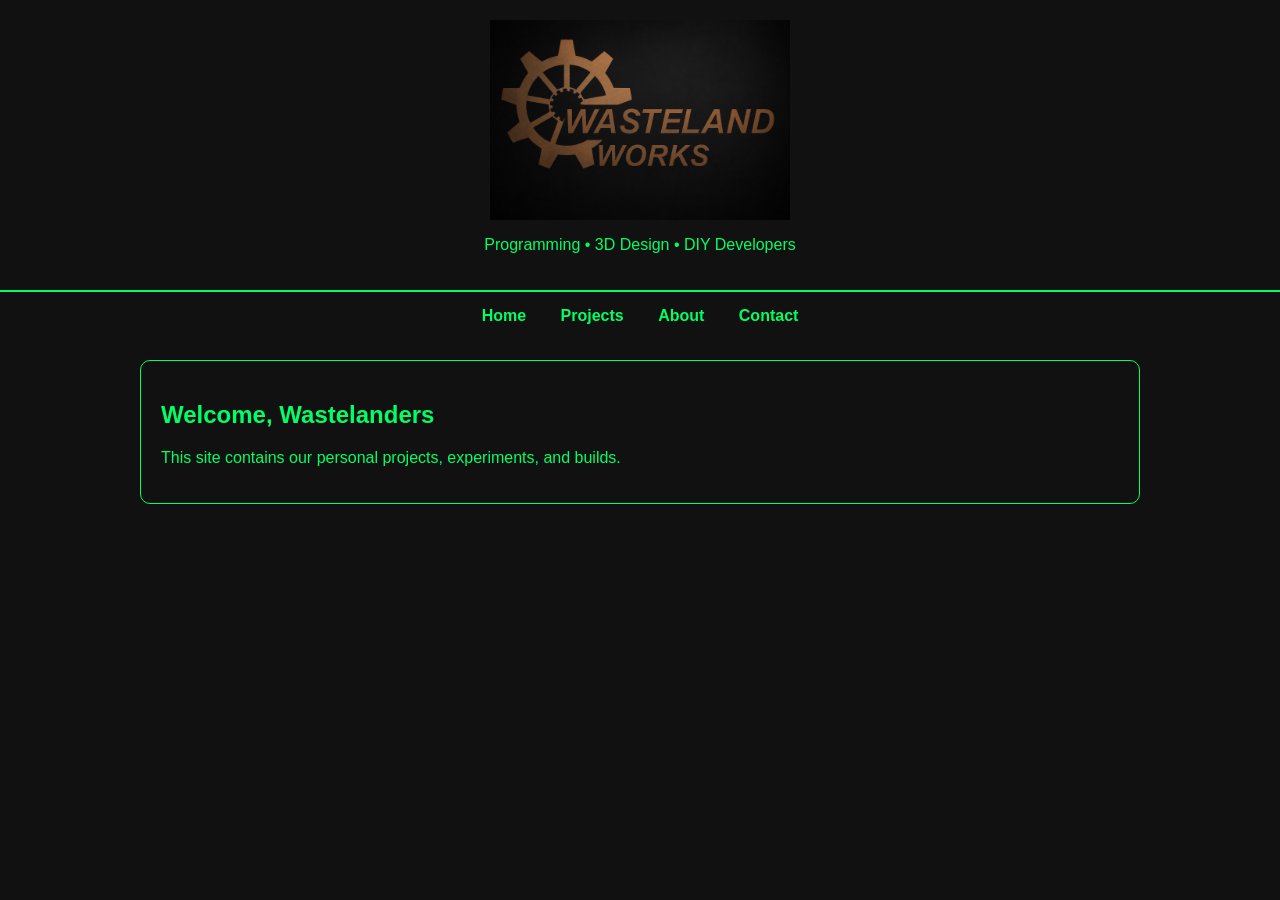
==== index.html @ ea60f842 "Add files via upload First upload" ====
<!DOCTYPE html>
<html>
<head>
    <title>Wasteland Works</title>
    <link rel="stylesheet" href="style.css">
</head>

<body>

    <header>
        <img src="logo.png" alt="Wasteland Works Logo" class="logo">
        <p>Programming • 3D Design • DIY Developers</p>
    </header>

    <nav>
        <a href="index.html">Home</a>
        <a href="projects.html">Projects</a>
        <a href="about.html">About</a>
        <a href="contact.html">Contact</a>
    </nav>

    <main>

        <section class="card">
            <h2>Welcome, Wastelanders</h2>
            <p>
                This site contains our personal projects,
                experiments, and builds.
            </p>
        </section>
    </main>
</body>
</html>
---- style.css ----
body {
    background-color: #111111;
    color: #00ff66;
    font-family: Arial, sans-serif;
    margin: 0;
}

header {
    text-align: center;
    padding: 20px;
    border-bottom: 2px solid #00ff66;
}

nav {
    text-align: center;
    padding: 15px;
}

nav a {
    color: #00ff66;
    text-decoration: none;
    margin: 0 15px;
    font-weight: bold;
}

nav a:hover {
    color: white;
}

main {
    max-width: 1000px;
    margin: auto;
    padding: 20px;
}

.card {
    border: 1px solid #00ff66;
    padding: 20px;
    margin-bottom: 20px;
    border-radius: 10px;
}
.logo {
    width: 300px;
    height: auto;
    display: block;
    margin: 0 auto 15px auto;
}
.card a {
    color: #00ff66;
    text-decoration: none;
}

.card a:hover {
    color: white;
}
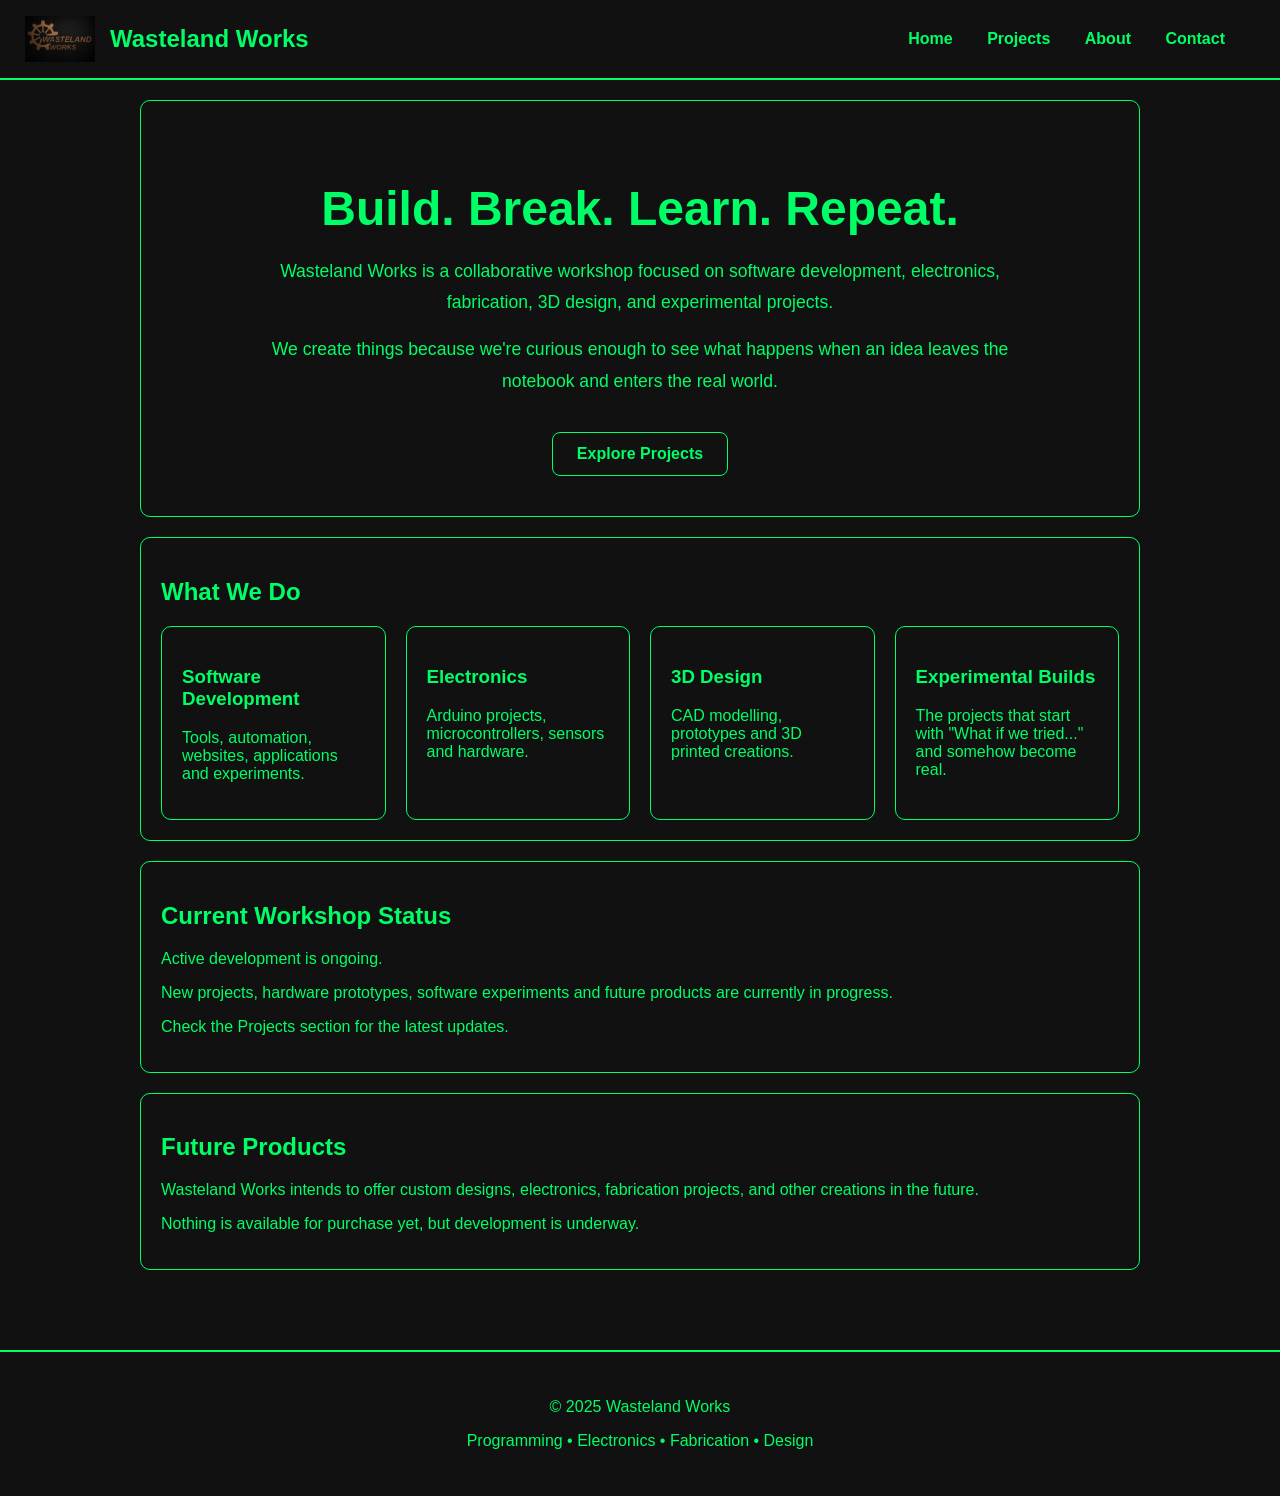
==== commit 6dd3482b: "Update index.html" ====
--- a/index.html
+++ b/index.html
@@ -1,16 +1,130 @@
 <!DOCTYPE html>
-<html>
+<html lang="en">
+
 <head>
+    <meta charset="UTF-8">
+    <meta name="viewport" content="width=device-width, initial-scale=1.0">
     <title>Wasteland Works</title>
+
     <link rel="stylesheet" href="style.css">
+
+    <style>
+
+        .topbar {
+            display: flex;
+            justify-content: space-between;
+            align-items: center;
+            padding: 15px 25px;
+            border-bottom: 2px solid #00ff66;
+        }
+
+        .brand {
+            display: flex;
+            align-items: center;
+            gap: 15px;
+        }
+
+        .logo-small {
+            width: 70px;
+            height: auto;
+        }
+
+        .brand-name {
+            font-size: 1.5rem;
+            font-weight: bold;
+        }
+
+        .hero {
+            text-align: center;
+            padding: 40px 20px;
+        }
+
+        .hero h1 {
+            font-size: 3rem;
+            margin-bottom: 20px;
+        }
+
+        .hero p {
+            max-width: 800px;
+            margin: 15px auto;
+            line-height: 1.8;
+            font-size: 1.1rem;
+        }
+
+        .button {
+            display: inline-block;
+            margin-top: 20px;
+            padding: 12px 24px;
+            border: 1px solid #00ff66;
+            border-radius: 8px;
+            text-decoration: none;
+            color: #00ff66;
+            font-weight: bold;
+        }
+
+        .button:hover {
+            background-color: #00ff66;
+            color: #111111;
+        }
+
+        .features {
+            display: grid;
+            grid-template-columns: repeat(auto-fit, minmax(220px, 1fr));
+            gap: 20px;
+        }
+
+        .feature-card {
+            border: 1px solid #00ff66;
+            padding: 20px;
+            border-radius: 10px;
+        }
+
+        footer {
+            text-align: center;
+            padding: 30px;
+            border-top: 2px solid #00ff66;
+            margin-top: 40px;
+        }
+
+        @media (max-width: 768px) {
+
+            .topbar {
+                flex-direction: column;
+                gap: 15px;
+            }
+
+            nav {
+                display: flex;
+                flex-wrap: wrap;
+                justify-content: center;
+            }
+
+            .hero h1 {
+                font-size: 2rem;
+            }
+
+            .brand-name {
+                text-align: center;
+            }
+        }
+
+    </style>
+
 </head>
 
 <body>
 
-    <header>
-        <img src="logo.png" alt="Wasteland Works Logo" class="logo">
-        <p>Programming • 3D Design • DIY Developers</p>
-    </header>
+<header class="topbar">
+
+    <div class="brand">
+        <img src="logo.png"
+             alt="Wasteland Works Logo"
+             class="logo-small">
+
+        <div class="brand-name">
+            Wasteland Works
+        </div>
+    </div>
 
     <nav>
         <a href="index.html">Home</a>
@@ -19,15 +133,127 @@
         <a href="contact.html">Contact</a>
     </nav>
 
-    <main>
-
-        <section class="card">
-            <h2>Welcome, Wastelanders</h2>
-            <p>
-                This site contains our personal projects,
-                experiments, and builds.
-            </p>
-        </section>
-    </main>
+</header>
+
+<main>
+
+    <section class="hero card">
+
+        <h1>Build. Break. Learn. Repeat.</h1>
+
+        <p>
+            Wasteland Works is a collaborative workshop focused on
+            software development, electronics, fabrication,
+            3D design, and experimental projects.
+        </p>
+
+        <p>
+            We create things because we're curious enough
+            to see what happens when an idea leaves the notebook
+            and enters the real world.
+        </p>
+
+        <a href="projects.html" class="button">
+            Explore Projects
+        </a>
+
+    </section>
+
+    <section class="card">
+
+        <h2>What We Do</h2>
+
+        <div class="features">
+
+            <div class="feature-card">
+                <h3>Software Development</h3>
+                <p>
+                    Tools, automation, websites,
+                    applications and experiments.
+                </p>
+            </div>
+
+            <div class="feature-card">
+                <h3>Electronics</h3>
+                <p>
+                    Arduino projects,
+                    microcontrollers,
+                    sensors and hardware.
+                </p>
+            </div>
+
+            <div class="feature-card">
+                <h3>3D Design</h3>
+                <p>
+                    CAD modelling,
+                    prototypes and
+                    3D printed creations.
+                </p>
+            </div>
+
+            <div class="feature-card">
+                <h3>Experimental Builds</h3>
+                <p>
+                    The projects that start
+                    with "What if we tried..."
+                    and somehow become real.
+                </p>
+            </div>
+
+        </div>
+
+    </section>
+
+    <section class="card">
+
+        <h2>Current Workshop Status</h2>
+
+        <p>
+            Active development is ongoing.
+        </p>
+
+        <p>
+            New projects, hardware prototypes,
+            software experiments and future products
+            are currently in progress.
+        </p>
+
+        <p>
+            Check the Projects section for the latest updates.
+        </p>
+
+    </section>
+
+    <section class="card">
+
+        <h2>Future Products</h2>
+
+        <p>
+            Wasteland Works intends to offer custom designs,
+            electronics, fabrication projects,
+            and other creations in the future.
+        </p>
+
+        <p>
+            Nothing is available for purchase yet,
+            but development is underway.
+        </p>
+
+    </section>
+
+</main>
+
+<footer>
+
+    <p>
+        © 2025 Wasteland Works
+    </p>
+
+    <p>
+        Programming • Electronics • Fabrication • Design
+    </p>
+
+</footer>
+
 </body>
-</html>+</html>
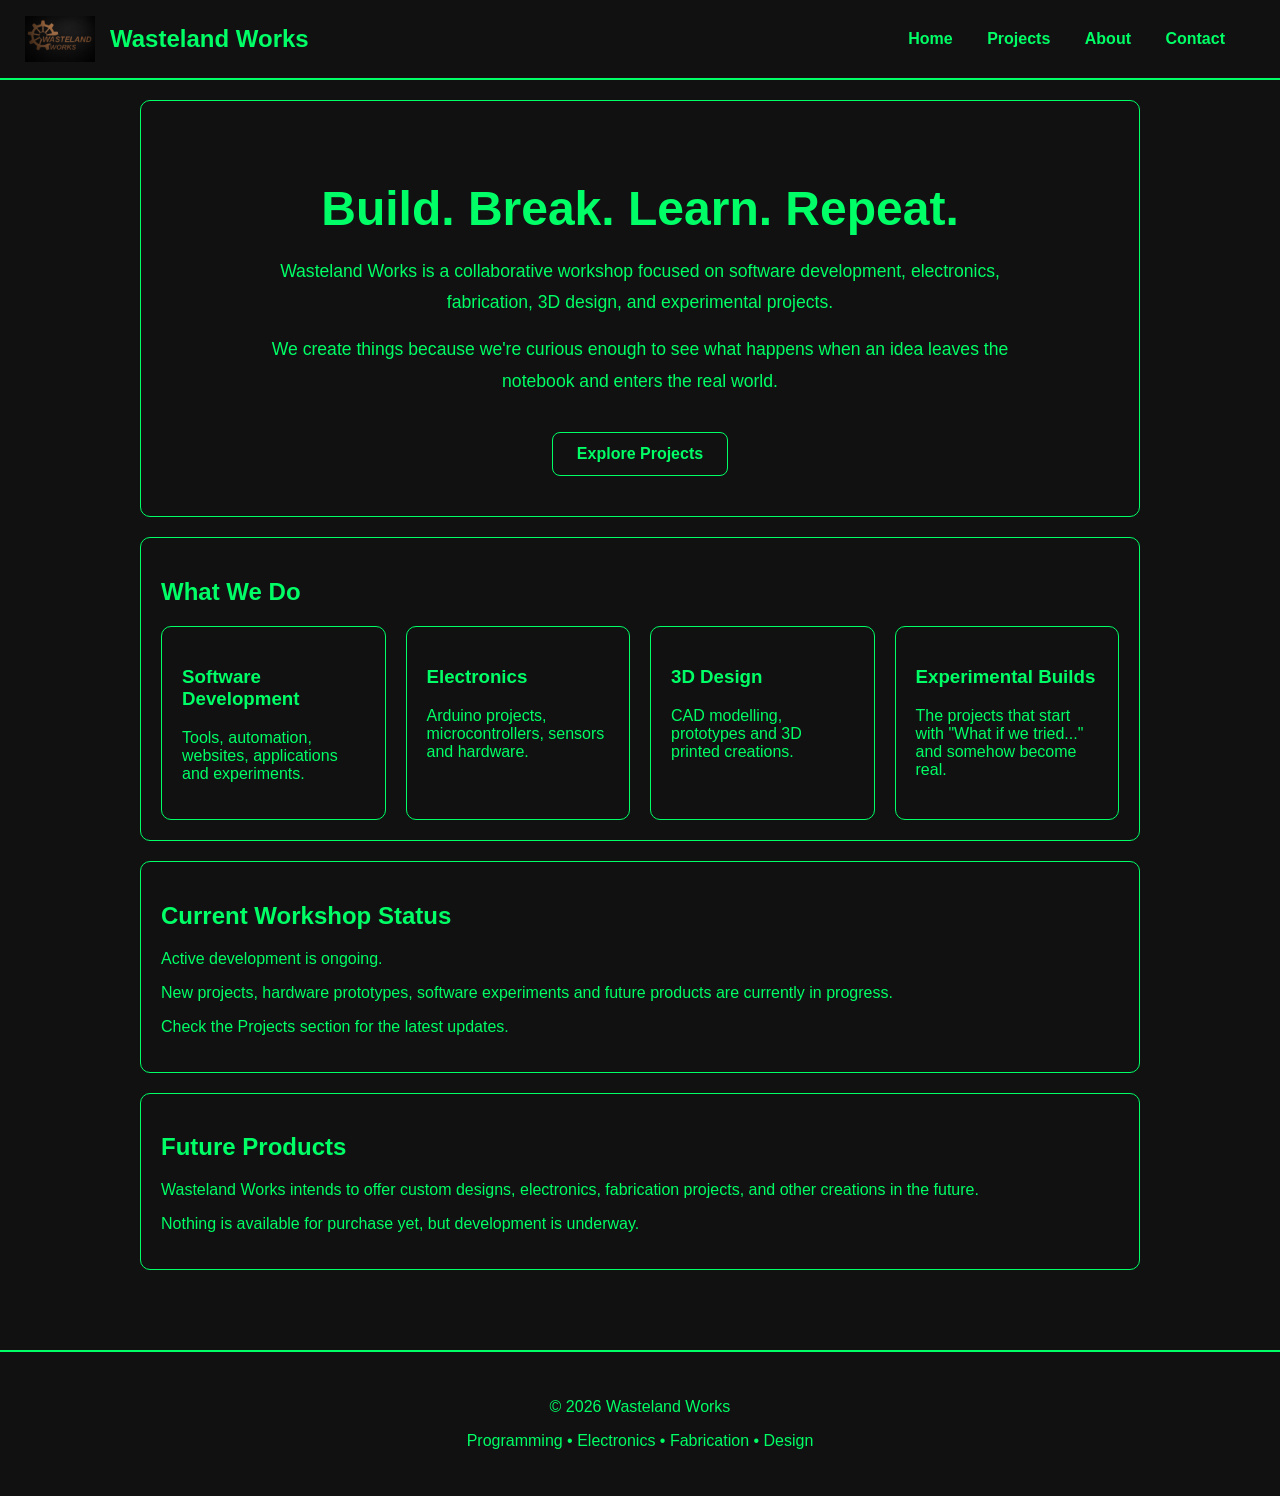
==== commit 7a0c8674: "Update index.html" ====
--- a/index.html
+++ b/index.html
@@ -246,7 +246,7 @@
 <footer>
 
     <p>
-        © 2025 Wasteland Works
+        © 2026 Wasteland Works
     </p>
 
     <p>
